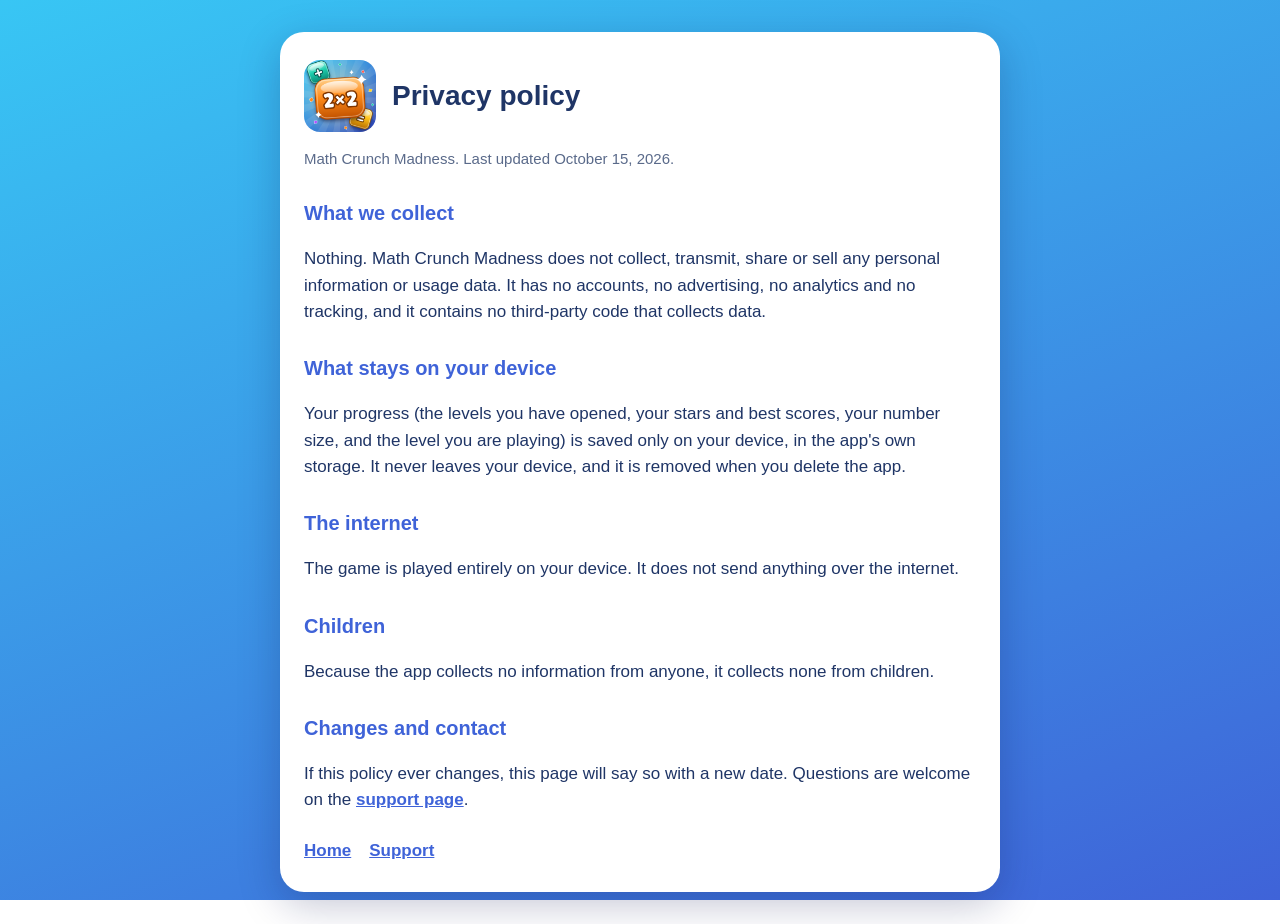
==== privacy.html @ c7783780 "Support, privacy and home pages for Math Crunch Madness Co-Authored-By: Claude Opus 5.5 <noreply@ant" ====
<!doctype html>
<html lang="en">
<head><meta charset="utf-8"><meta name="viewport" content="width=device-width, initial-scale=1"><title>Privacy policy: Math Crunch Madness</title><link rel="stylesheet" href="style.css"></head>
<body><main>
<header><img src="icon.png" alt=""><h1>Privacy policy</h1></header>
<p class="note">Math Crunch Madness. Last updated October 15, 2026.</p>
<h2>What we collect</h2>
<p>Nothing. Math Crunch Madness does not collect, transmit, share or sell any personal information or usage data. It has no accounts, no advertising, no analytics and no tracking, and it contains no third-party code that collects data.</p>
<h2>What stays on your device</h2>
<p>Your progress (the levels you have opened, your stars and best scores, your number size, and the level you are playing) is saved only on your device, in the app's own storage. It never leaves your device, and it is removed when you delete the app.</p>
<h2>The internet</h2>
<p>The game is played entirely on your device. It does not send anything over the internet.</p>
<h2>Children</h2>
<p>Because the app collects no information from anyone, it collects none from children.</p>
<h2>Changes and contact</h2>
<p>If this policy ever changes, this page will say so with a new date. Questions are welcome on the <a href="support.html">support page</a>.</p>
<nav><a href="index.html">Home</a><a href="support.html">Support</a></nav>
</main></body>
</html>
---- style.css ----
:root { --ink: #1f3566; --sky: #38c6f4; --royal: #3f63d8; --orange: #ff8c1a; }
* { box-sizing: border-box; }
body { margin: 0; font: 17px/1.55 -apple-system, BlinkMacSystemFont, "Segoe UI", Roboto, sans-serif; color: var(--ink); background: linear-gradient(160deg, var(--sky), var(--royal)) fixed; }
main { max-width: 720px; margin: 32px auto; padding: 28px 24px; background: #ffffff; border-radius: 24px; box-shadow: 0 12px 40px rgba(10, 20, 80, 0.25); }
header { display: flex; align-items: center; gap: 16px; margin-bottom: 8px; }
header img { width: 72px; height: 72px; border-radius: 16px; }
h1 { margin: 0; font-size: 28px; }
h2 { margin-top: 28px; font-size: 20px; color: var(--royal); }
a { color: var(--royal); font-weight: 600; }
nav { margin-top: 24px; display: flex; gap: 18px; flex-wrap: wrap; }
.note { color: #5a6a8a; font-size: 15px; }
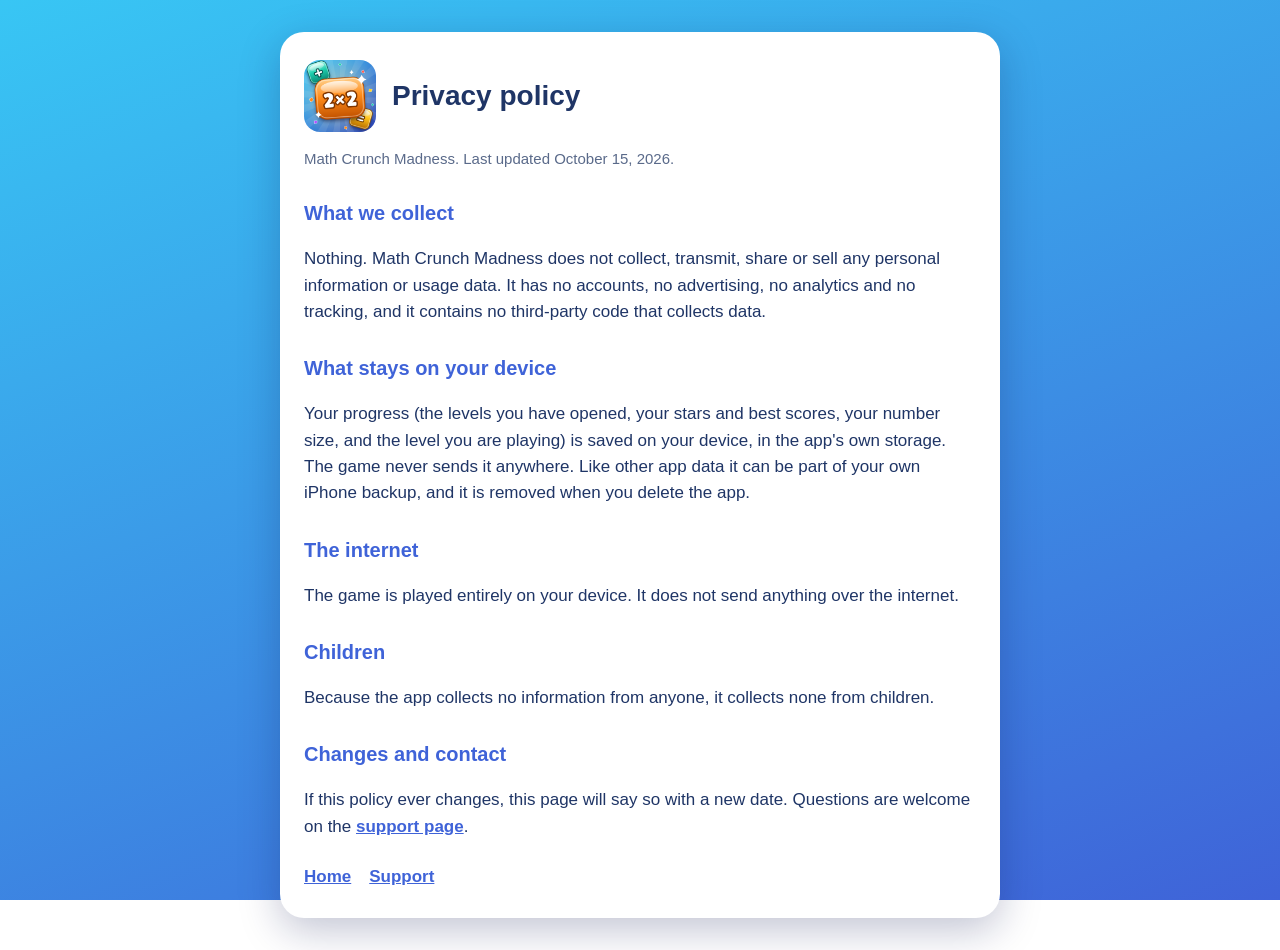
==== commit d9d3c20e: "Support and privacy for the game as it plays now The sizes are shown by example (23 + 17, 53 + 44), " ====
--- a/privacy.html
+++ b/privacy.html
@@ -7,7 +7,7 @@
 <h2>What we collect</h2>
 <p>Nothing. Math Crunch Madness does not collect, transmit, share or sell any personal information or usage data. It has no accounts, no advertising, no analytics and no tracking, and it contains no third-party code that collects data.</p>
 <h2>What stays on your device</h2>
-<p>Your progress (the levels you have opened, your stars and best scores, your number size, and the level you are playing) is saved only on your device, in the app's own storage. It never leaves your device, and it is removed when you delete the app.</p>
+<p>Your progress (the levels you have opened, your stars and best scores, your number size, and the level you are playing) is saved on your device, in the app's own storage. The game never sends it anywhere. Like other app data it can be part of your own iPhone backup, and it is removed when you delete the app.</p>
 <h2>The internet</h2>
 <p>The game is played entirely on your device. It does not send anything over the internet.</p>
 <h2>Children</h2>
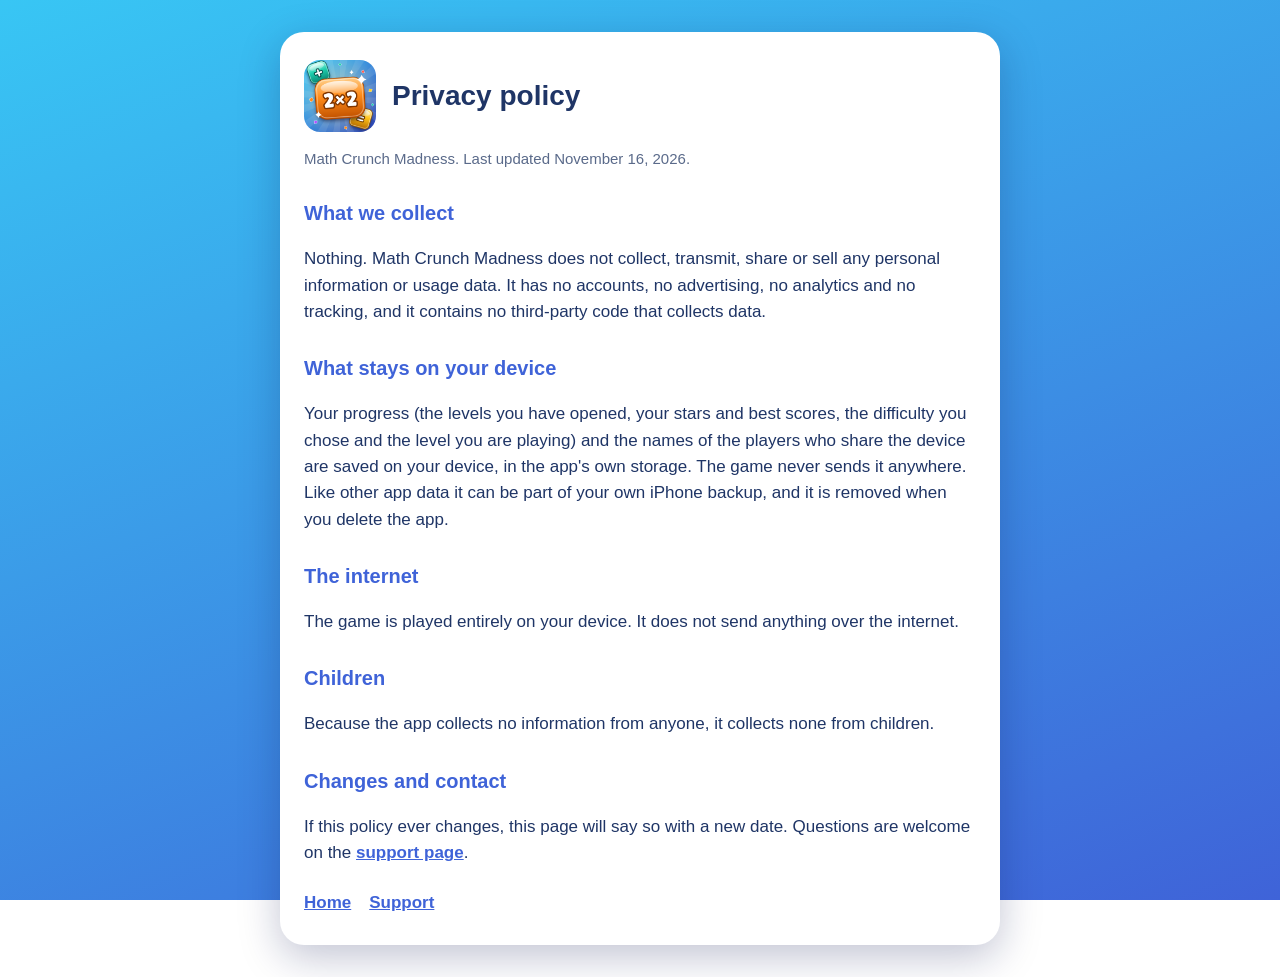
==== commit 9ccfede3: "The pages for version 1.2: worlds, difficulties, players on one device, places and bonus rounds Supp" ====
--- a/privacy.html
+++ b/privacy.html
@@ -3,11 +3,11 @@
 <head><meta charset="utf-8"><meta name="viewport" content="width=device-width, initial-scale=1"><title>Privacy policy: Math Crunch Madness</title><link rel="stylesheet" href="style.css"></head>
 <body><main>
 <header><img src="icon.png" alt=""><h1>Privacy policy</h1></header>
-<p class="note">Math Crunch Madness. Last updated October 15, 2026.</p>
+<p class="note">Math Crunch Madness. Last updated November 16, 2026.</p>
 <h2>What we collect</h2>
 <p>Nothing. Math Crunch Madness does not collect, transmit, share or sell any personal information or usage data. It has no accounts, no advertising, no analytics and no tracking, and it contains no third-party code that collects data.</p>
 <h2>What stays on your device</h2>
-<p>Your progress (the levels you have opened, your stars and best scores, your number size, and the level you are playing) is saved on your device, in the app's own storage. The game never sends it anywhere. Like other app data it can be part of your own iPhone backup, and it is removed when you delete the app.</p>
+<p>Your progress (the levels you have opened, your stars and best scores, the difficulty you chose and the level you are playing) and the names of the players who share the device are saved on your device, in the app's own storage. The game never sends it anywhere. Like other app data it can be part of your own iPhone backup, and it is removed when you delete the app.</p>
 <h2>The internet</h2>
 <p>The game is played entirely on your device. It does not send anything over the internet.</p>
 <h2>Children</h2>
